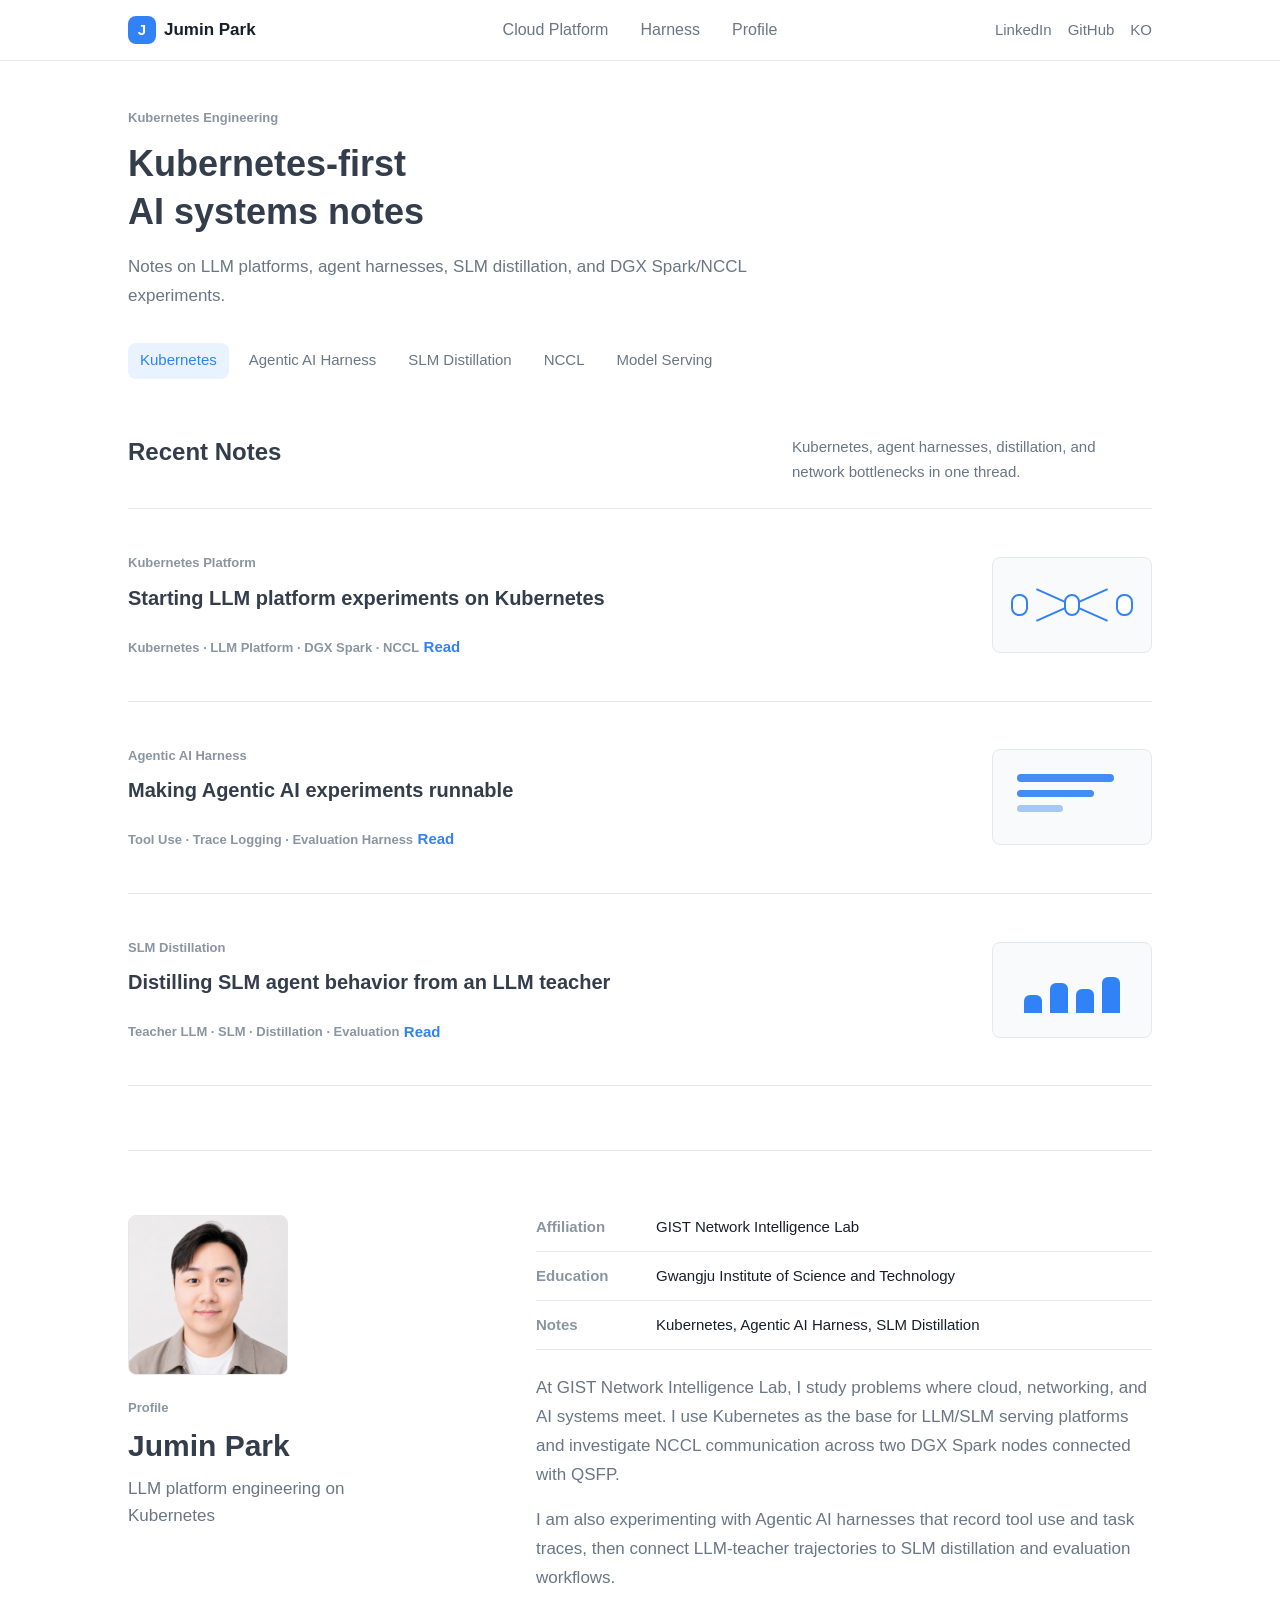
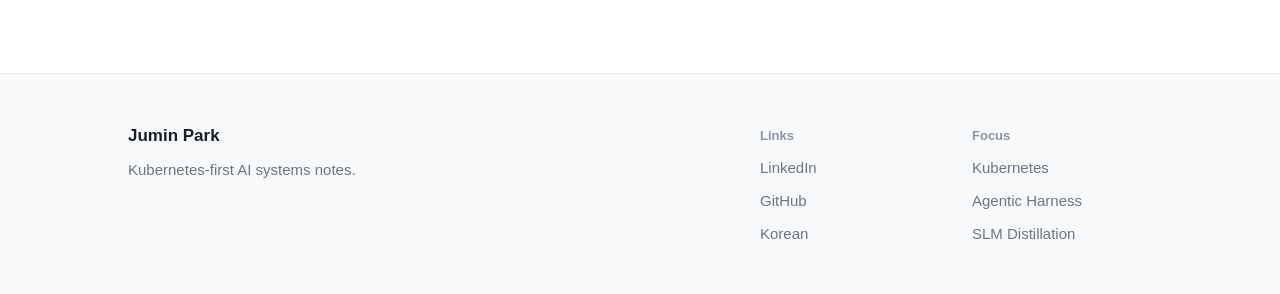
==== en.html @ 7d25f5b2 "Add bilingual profile section" ====
<!doctype html>
<html lang="en">
  <head>
    <meta charset="utf-8">
    <meta name="viewport" content="width=device-width, initial-scale=1">
    <title>Jumin Park | Kubernetes & AI Systems Engineering Notes</title>
    <meta
      name="description"
      content="Kubernetes-first AI systems notes: platforms, agents, distillation, and NCCL."
    >
    <meta property="og:title" content="Jumin Park | Kubernetes & AI Systems Engineering Notes">
    <meta
      property="og:description"
      content="Kubernetes-first AI systems notes: platforms, agents, distillation, and NCCL."
    >
    <meta property="og:type" content="website">
    <link rel="canonical" href="https://ahro-t.github.io/jumin-park-tech-blog/en.html">
    <link rel="alternate" hreflang="ko" href="https://ahro-t.github.io/jumin-park-tech-blog/">
    <link rel="alternate" hreflang="en" href="https://ahro-t.github.io/jumin-park-tech-blog/en.html">
    <link rel="stylesheet" href="styles.css">
  </head>
  <body>
    <header class="site-header">
      <div class="shell header-inner">
        <a class="brand" href="#top" aria-label="Jumin Park home">
          <span class="brand-mark" aria-hidden="true">J</span>
          <span>Jumin Park</span>
        </a>
        <nav class="nav-links" aria-label="Primary navigation">
          <a href="#engineering">Cloud Platform</a>
          <a href="#research">Harness</a>
          <a href="#profile">Profile</a>
        </nav>
        <div class="action-links" aria-label="External profile and language links">
          <a href="https://www.linkedin.com/in/jumin-park-6b538a3a7/" aria-label="LinkedIn profile">LinkedIn</a>
          <a href="https://github.com/Ahro-T" aria-label="GitHub profile">GitHub</a>
          <a href="index.html" lang="ko" aria-label="Korean version">KO</a>
        </div>
      </div>
    </header>

    <main id="top">
      <section class="shell category-hero" aria-labelledby="page-title">
        <p class="eyebrow">Kubernetes Engineering</p>
        <h1 id="page-title">Kubernetes-first<br><span class="nowrap">AI systems notes</span></h1>
        <p class="hero-description">
          Notes on LLM platforms, agent harnesses, SLM distillation, and DGX Spark/NCCL experiments.
        </p>
        <div class="tag-rail" aria-label="Topics">
          <a class="tag active" href="#engineering">Kubernetes</a>
          <a class="tag" href="#research">Agentic AI Harness</a>
          <a class="tag" href="#serving">SLM Distillation</a>
          <a class="tag" href="#profile">NCCL</a>
          <a class="tag" href="#serving">Model Serving</a>
        </div>
      </section>

      <section class="shell article-list" id="engineering" aria-labelledby="engineering-title">
        <div class="section-heading">
          <h2 id="engineering-title">Recent Notes</h2>
          <p>Kubernetes, agent harnesses, distillation, and network bottlenecks in one thread.</p>
        </div>

        <article class="article-row">
          <details class="article-copy">
            <summary class="article-summary">
              <span class="category">Kubernetes Platform</span>
              <h3 id="note-nccl">Starting LLM platform experiments on Kubernetes</h3>
              <span class="meta">Kubernetes · LLM Platform · DGX Spark · NCCL</span>
              <span class="toggle-label" aria-hidden="true">
                <span class="toggle-open">Read</span>
                <span class="toggle-close">Close</span>
              </span>
            </summary>
            <div class="article-detail">
              <p>
                I am building a reproducible LLM/SLM serving path around Kubernetes in a cloud lab context.
                The current platform layer includes DGX Spark nodes, QSFP links, and NCCL communication.
              </p>
            </div>
          </details>
          <div class="article-thumb network-thumb" aria-hidden="true">
            <span></span>
            <span></span>
            <span></span>
          </div>
        </article>

        <article class="article-row" id="serving">
          <details class="article-copy">
            <summary class="article-summary">
              <span class="category">Agentic AI Harness</span>
              <h3 id="note-serving">Making Agentic AI experiments runnable</h3>
              <span class="meta">Tool Use · Trace Logging · Evaluation Harness</span>
              <span class="toggle-label" aria-hidden="true">
                <span class="toggle-open">Read</span>
                <span class="toggle-close">Close</span>
              </span>
            </summary>
            <div class="article-detail">
              <p>
                The harness runs and observes agent workflows: tool use, multi-step reasoning, and task traces.
                The goal is to collect failure modes and execution logs that can feed evaluation and distillation loops.
              </p>
            </div>
          </details>
          <div class="article-thumb serving-thumb" aria-hidden="true">
            <span class="screen-line wide"></span>
            <span class="screen-line"></span>
            <span class="screen-line short"></span>
          </div>
        </article>

        <article class="article-row" id="research">
          <details class="article-copy">
            <summary class="article-summary">
              <span class="category">SLM Distillation</span>
              <h3 id="note-research">Distilling SLM agent behavior from an LLM teacher</h3>
              <span class="meta">Teacher LLM · SLM · Distillation · Evaluation</span>
              <span class="toggle-label" aria-hidden="true">
                <span class="toggle-open">Read</span>
                <span class="toggle-close">Close</span>
              </span>
            </summary>
            <div class="article-detail">
              <p>
                I am exploring how a large LLM teacher can produce agentic task trajectories and reasoning traces
                that smaller models can learn and reproduce, while tracking quality, latency, and cost.
              </p>
            </div>
          </details>
          <div class="article-thumb benchmark-thumb" aria-hidden="true">
            <span style="height: 38%"></span>
            <span style="height: 64%"></span>
            <span style="height: 52%"></span>
            <span style="height: 78%"></span>
          </div>
        </article>
      </section>

      <section class="shell profile-section" id="profile" aria-labelledby="profile-title">
        <div class="profile-intro">
          <img
            class="profile-photo"
            src="assets/jumin-park-profile.png"
            width="160"
            height="160"
            alt="Jumin Park profile photo"
          >
          <div>
            <p class="eyebrow">Profile</p>
            <h2 id="profile-title">Jumin Park</h2>
            <p class="profile-headline">LLM platform engineering on Kubernetes</p>
          </div>
        </div>
        <div class="profile-body">
          <dl class="profile-facts" aria-label="Profile facts">
            <div>
              <dt>Affiliation</dt>
              <dd>GIST Network Intelligence Lab</dd>
            </div>
            <div>
              <dt>Education</dt>
              <dd>Gwangju Institute of Science and Technology</dd>
            </div>
            <div>
              <dt>Notes</dt>
              <dd>Kubernetes, Agentic AI Harness, SLM Distillation</dd>
            </div>
          </dl>
          <p>
            At GIST Network Intelligence Lab, I study problems where cloud, networking, and AI systems meet.
            I use Kubernetes as the base for LLM/SLM serving platforms and investigate NCCL communication
            across two DGX Spark nodes connected with QSFP.
          </p>
          <p>
            I am also experimenting with Agentic AI harnesses that record tool use and task traces,
            then connect LLM-teacher trajectories to SLM distillation and evaluation workflows.
          </p>
        </div>
      </section>
    </main>

    <footer class="site-footer">
      <div class="shell footer-grid">
        <div>
          <strong>Jumin Park</strong>
          <p>Kubernetes-first AI systems notes.</p>
        </div>
        <div>
          <span class="footer-title">Links</span>
          <a href="https://www.linkedin.com/in/jumin-park-6b538a3a7/">LinkedIn</a>
          <a href="https://github.com/Ahro-T">GitHub</a>
          <a href="index.html" lang="ko">Korean</a>
        </div>
        <div>
          <span class="footer-title">Focus</span>
          <a href="#engineering">Kubernetes</a>
          <a href="#serving">Agentic Harness</a>
          <a href="#research">SLM Distillation</a>
        </div>
      </div>
    </footer>
  </body>
</html>
---- styles.css ----
:root {
  --surface-primary: #ffffff;
  --surface-secondary: #f9fafb;
  --text-primary: #191f28;
  --text-heading: #333d4b;
  --text-secondary: #6b7684;
  --text-tertiary: #8b95a1;
  --border-subtle: #e5e8eb;
  --accent-primary: #3182f6;
  --accent-soft: #e8f3ff;
  --space-2: 8px;
  --space-3: 12px;
  --space-4: 16px;
  --space-6: 24px;
  --space-8: 32px;
  --space-10: 40px;
  --space-12: 48px;
  --space-16: 64px;
  color-scheme: light;
}

* {
  box-sizing: border-box;
}

html {
  scroll-behavior: smooth;
}

body {
  margin: 0;
  background: var(--surface-primary);
  color: var(--text-primary);
  font-family: "Toss Product Sans", "SF Pro KR", "Apple SD Gothic Neo", "Noto Sans KR",
    -apple-system, BlinkMacSystemFont, "Segoe UI", sans-serif;
  font-size: 16px;
  line-height: 1.65;
  letter-spacing: 0;
  word-break: normal;
  overflow-wrap: break-word;
}

a {
  color: inherit;
  text-decoration: none;
}

a:focus-visible {
  outline: 3px solid var(--accent-soft);
  outline-offset: 4px;
  border-radius: 8px;
}

.shell {
  width: min(1024px, calc(100% - 48px));
  margin: 0 auto;
}

.site-header {
  position: sticky;
  top: 0;
  z-index: 10;
  background: rgba(255, 255, 255, 0.92);
  border-bottom: 1px solid var(--border-subtle);
  backdrop-filter: blur(16px);
}

.header-inner {
  min-height: 60px;
  display: grid;
  grid-template-columns: 1fr auto 1fr;
  align-items: center;
  gap: var(--space-6);
}

.brand,
.nav-links,
.action-links {
  display: flex;
  align-items: center;
}

.brand {
  gap: var(--space-2);
  color: var(--text-primary);
  font-size: 17px;
  font-weight: 700;
}

.brand-mark {
  width: 28px;
  height: 28px;
  display: inline-grid;
  place-items: center;
  border-radius: 8px;
  background: var(--accent-primary);
  color: #ffffff;
  font-size: 15px;
  font-weight: 700;
}

.nav-links {
  min-width: 0;
  gap: var(--space-8);
  color: var(--text-secondary);
  font-size: 16px;
}

.action-links {
  min-width: 0;
  justify-content: flex-end;
  gap: var(--space-4);
  color: var(--text-secondary);
  font-size: 15px;
}

.nav-links a,
.action-links a,
.tag {
  transition: color 160ms ease-out, background-color 160ms ease-out;
}

.nav-links a:hover,
.action-links a:hover {
  color: var(--accent-primary);
}

.category-hero {
  padding: var(--space-12) 0 var(--space-10);
}

.eyebrow,
.category,
.meta,
.footer-title {
  margin: 0;
  color: var(--text-tertiary);
  font-size: 13px;
  font-weight: 600;
  line-height: 1.45;
}

.category-hero h1 {
  max-width: 780px;
  margin: var(--space-3) 0 0;
  color: var(--text-heading);
  font-size: clamp(30px, 5vw, 36px);
  font-weight: 700;
  line-height: 1.35;
  letter-spacing: 0;
}

.nowrap {
  white-space: nowrap;
}

.hero-description {
  max-width: 720px;
  margin: var(--space-4) 0 0;
  color: var(--text-secondary);
  font-size: 17px;
  line-height: 1.7;
}

.tag-rail {
  min-width: 0;
  display: flex;
  flex-wrap: wrap;
  gap: var(--space-2);
  margin-top: var(--space-8);
}

.tag {
  min-height: 36px;
  display: inline-flex;
  align-items: center;
  border-radius: 8px;
  padding: 0 var(--space-3);
  color: var(--text-secondary);
  font-size: 15px;
  font-weight: 500;
}

.tag:hover {
  color: var(--text-primary);
  background: var(--surface-secondary);
}

.tag.active {
  color: var(--accent-primary);
  background: var(--accent-soft);
}

.article-list {
  padding: var(--space-4) 0 var(--space-16);
}

.section-heading {
  display: grid;
  grid-template-columns: minmax(0, 1fr) minmax(260px, 360px);
  gap: var(--space-8);
  padding-bottom: var(--space-6);
  border-bottom: 1px solid var(--border-subtle);
}

.section-heading h2 {
  margin: 0;
  color: var(--text-heading);
  font-size: 24px;
  line-height: 1.45;
}

.section-heading p {
  margin: 0;
  color: var(--text-secondary);
  font-size: 15px;
}

.article-row {
  display: grid;
  grid-template-columns: minmax(0, 1fr) 160px;
  gap: var(--space-8);
  align-items: center;
  min-height: 160px;
  padding: var(--space-10) 0;
  border-bottom: 1px solid var(--border-subtle);
}

.article-copy {
  display: block;
}

.article-summary {
  display: block;
  cursor: pointer;
  list-style: none;
}

.article-summary::-webkit-details-marker {
  display: none;
}

.article-summary:focus-visible {
  outline: 3px solid var(--accent-soft);
  outline-offset: 4px;
  border-radius: 8px;
}

.article-copy h3 {
  max-width: 720px;
  margin: var(--space-2) 0 var(--space-2);
  color: var(--text-heading);
  font-size: 20px;
  font-weight: 700;
  line-height: 1.45;
  transition: color 160ms ease-out;
}

.article-detail {
  max-width: 720px;
  margin-top: var(--space-4);
}

.article-detail p {
  max-width: 720px;
  margin: 0;
  color: var(--text-secondary);
  font-size: 15px;
  line-height: 1.6;
}

.toggle-label {
  min-height: 28px;
  display: inline-flex;
  align-items: center;
  margin-top: var(--space-3);
  color: var(--accent-primary);
  font-size: 15px;
  font-weight: 600;
  line-height: 1.45;
}

.toggle-close,
.article-copy[open] .toggle-open {
  display: none;
}

.article-copy[open] .toggle-close {
  display: inline;
}

.article-row:hover h3,
.article-copy[open] h3,
.article-summary:focus-visible h3 {
  color: var(--accent-primary);
}

.article-thumb {
  width: 160px;
  height: 96px;
  border-radius: 8px;
  background: var(--surface-secondary);
  border: 1px solid var(--border-subtle);
  overflow: hidden;
  transition: transform 180ms ease-out;
}

.article-row:hover .article-thumb {
  transform: translateY(-2px);
}

.article-copy[open] + .article-thumb {
  transform: translateY(-2px);
}

.network-thumb,
.serving-thumb,
.benchmark-thumb {
  position: relative;
  display: flex;
  align-items: center;
  justify-content: center;
}

.network-thumb::before,
.network-thumb::after {
  content: "";
  position: absolute;
  width: 78px;
  height: 2px;
  background: var(--accent-primary);
}

.network-thumb::before {
  transform: rotate(24deg);
}

.network-thumb::after {
  transform: rotate(-24deg);
}

.network-thumb span {
  position: relative;
  z-index: 1;
  width: 22px;
  height: 22px;
  margin: 0 18px;
  border-radius: 8px;
  background: #ffffff;
  border: 2px solid var(--accent-primary);
}

.serving-thumb {
  flex-direction: column;
  align-items: flex-start;
  padding: var(--space-6);
}

.screen-line {
  display: block;
  height: 8px;
  width: 70%;
  margin-bottom: var(--space-2);
  border-radius: 4px;
  background: var(--accent-primary);
  opacity: 0.9;
}

.screen-line.wide {
  width: 88%;
}

.screen-line.short {
  width: 42%;
  opacity: 0.42;
}

.benchmark-thumb {
  align-items: flex-end;
  gap: var(--space-2);
  padding: var(--space-6);
}

.benchmark-thumb span {
  width: 18px;
  border-radius: 6px 6px 0 0;
  background: var(--accent-primary);
}

.profile-section {
  display: grid;
  grid-template-columns: minmax(0, 360px) minmax(0, 1fr);
  gap: var(--space-12);
  padding: var(--space-16) 0;
  border-top: 1px solid var(--border-subtle);
}

.profile-intro {
  display: grid;
  gap: var(--space-6);
  align-content: start;
}

.profile-photo {
  width: 160px;
  height: 160px;
  border-radius: 8px;
  border: 1px solid var(--border-subtle);
  object-fit: cover;
  background: var(--surface-secondary);
}

.profile-section h2 {
  margin: var(--space-2) 0 0;
  color: var(--text-heading);
  font-size: 30px;
  line-height: 1.35;
}

.profile-headline {
  max-width: 300px;
  margin: var(--space-2) 0 0;
  color: var(--text-secondary);
  font-size: 17px;
  line-height: 1.6;
}

.profile-facts {
  display: grid;
  gap: var(--space-3);
  margin: 0 0 var(--space-6);
}

.profile-facts div {
  display: grid;
  grid-template-columns: 104px minmax(0, 1fr);
  gap: var(--space-4);
  padding-bottom: var(--space-3);
  border-bottom: 1px solid var(--border-subtle);
}

.profile-facts dt,
.profile-facts dd {
  margin: 0;
  font-size: 15px;
  line-height: 1.6;
}

.profile-facts dt {
  color: var(--text-tertiary);
  font-weight: 600;
}

.profile-facts dd {
  color: var(--text-primary);
  font-weight: 500;
}

.profile-body p {
  max-width: 620px;
  margin: 0 0 var(--space-4);
  color: var(--text-secondary);
  font-size: 17px;
  line-height: 1.7;
}

.site-footer {
  background: var(--surface-secondary);
  border-top: 1px solid var(--border-subtle);
}

.footer-grid {
  display: grid;
  grid-template-columns: 1fr 180px 180px;
  gap: var(--space-8);
  padding: var(--space-12) 0;
}

.footer-grid strong {
  display: block;
  color: var(--text-primary);
  font-size: 17px;
}

.footer-grid p,
.footer-grid a {
  display: block;
  margin: var(--space-2) 0 0;
  color: var(--text-secondary);
  font-size: 15px;
}

.footer-grid a:hover {
  color: var(--accent-primary);
}

@media (max-width: 760px) {
  .shell {
    width: min(100% - 32px, 1024px);
  }

  .header-inner {
    min-height: auto;
    grid-template-columns: 1fr;
    align-items: start;
    gap: var(--space-3);
    padding: var(--space-4) 0;
  }

  .nav-links,
  .action-links {
    width: 100%;
    justify-content: flex-start;
    flex-wrap: wrap;
    gap: var(--space-4);
  }

  .nav-links a,
  .action-links a,
  .tag {
    white-space: nowrap;
  }

  .category-hero {
    padding: var(--space-10) 0;
  }

  .category-hero h1 {
    font-size: clamp(28px, 8.2vw, 32px);
    line-height: 1.42;
  }

  .hero-description,
  .profile-body p {
    font-size: 16px;
    line-height: 1.72;
  }

  .section-heading,
  .article-row,
  .profile-section,
  .footer-grid {
    grid-template-columns: 1fr;
  }

  .article-row {
    gap: var(--space-4);
    padding: var(--space-8) 0;
  }

  .article-thumb {
    grid-row: 1;
    width: 100%;
    height: 132px;
  }

  .profile-section {
    gap: var(--space-6);
  }

  .profile-intro {
    grid-template-columns: 96px minmax(0, 1fr);
    align-items: center;
  }

  .profile-photo {
    width: 96px;
    height: 96px;
  }

  .profile-section h2 {
    font-size: 26px;
  }

  .profile-facts div {
    grid-template-columns: 1fr;
    gap: 2px;
  }
}

@media (prefers-reduced-motion: reduce) {
  html {
    scroll-behavior: auto;
  }

  *,
  *::before,
  *::after {
    transition-duration: 1ms !important;
    animation-duration: 1ms !important;
    animation-iteration-count: 1 !important;
  }
}
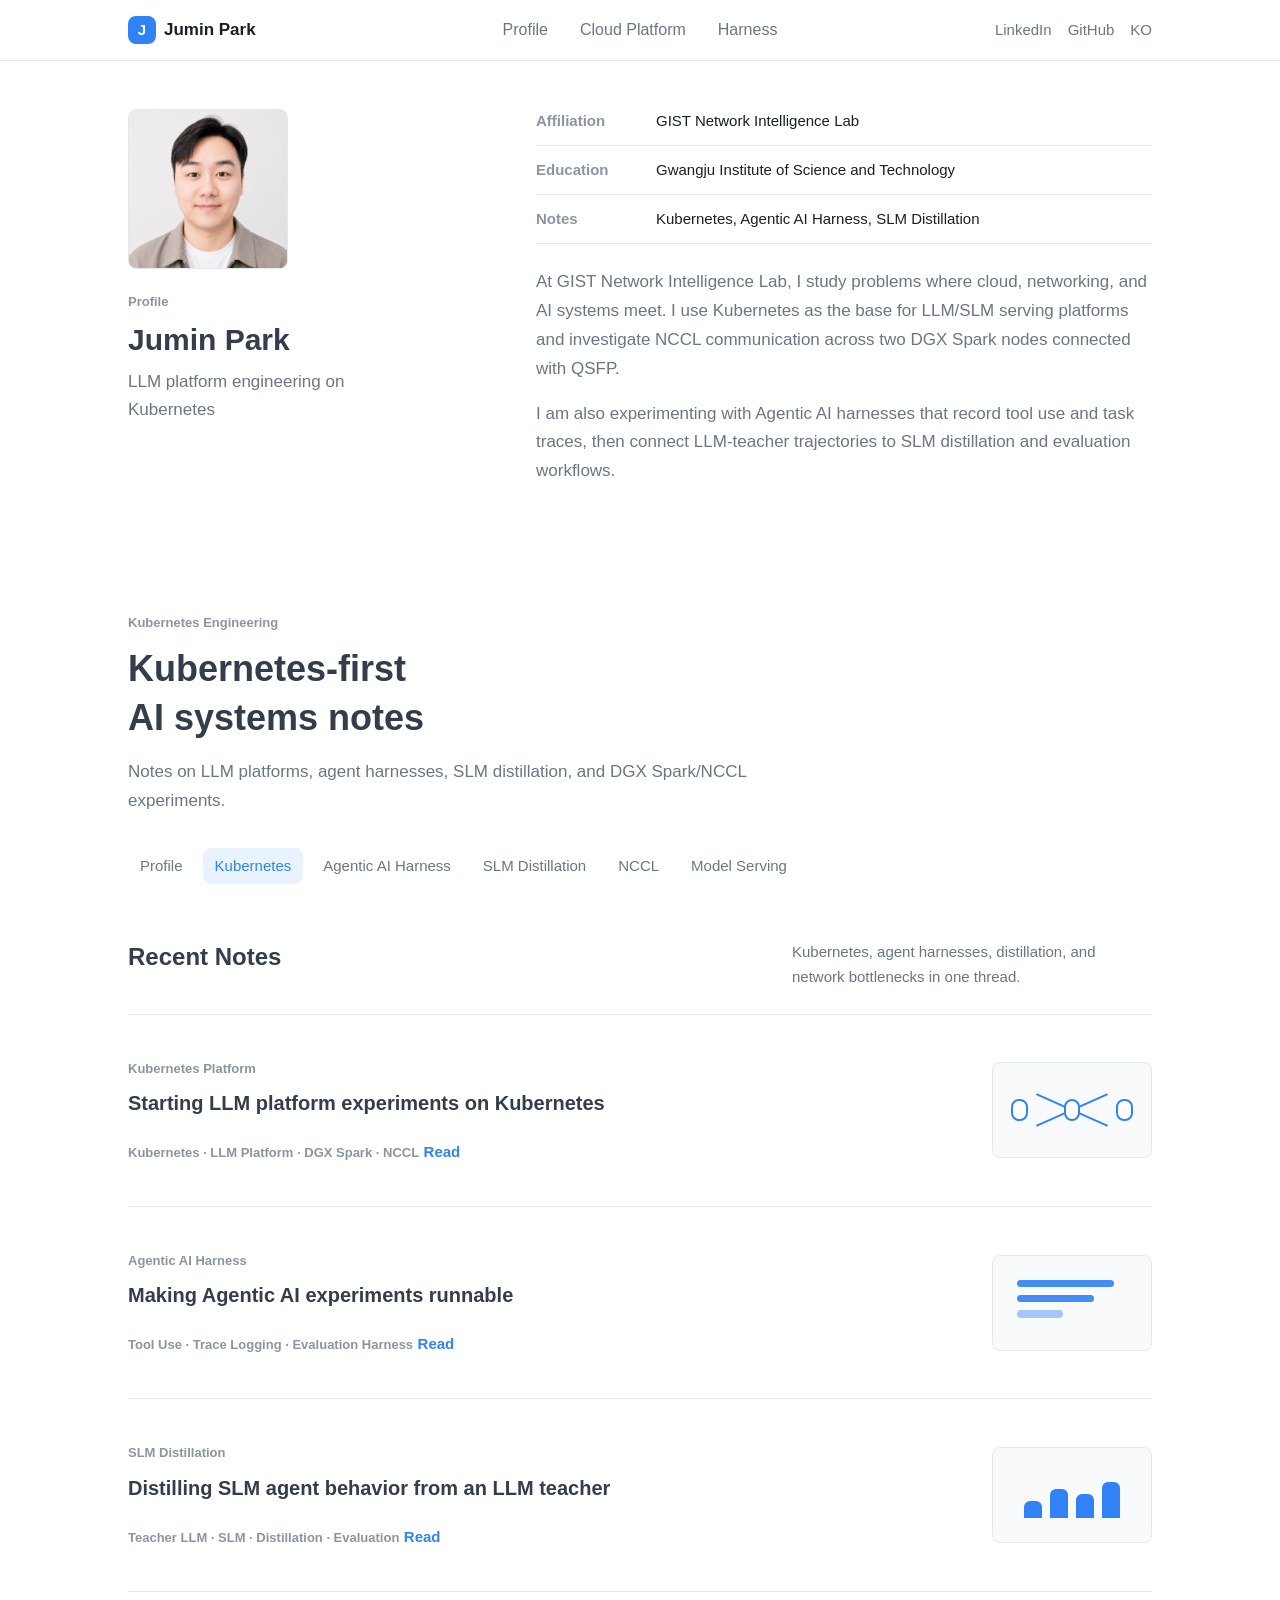
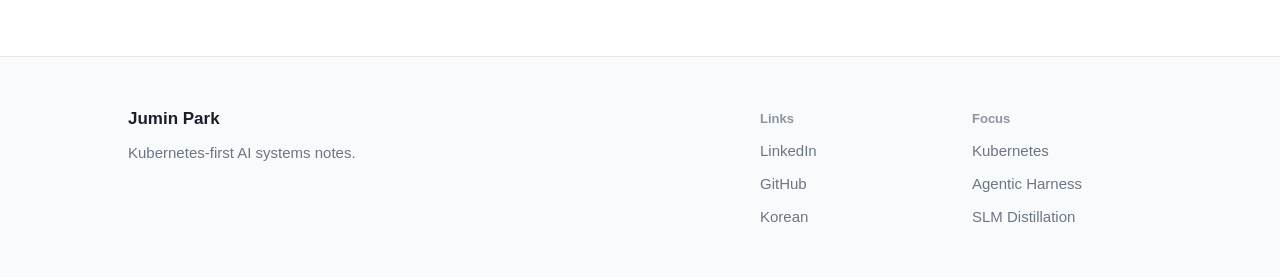
==== commit 11c0d46d: "Move profile section to top" ====
--- a/en.html
+++ b/en.html
@@ -27,9 +27,9 @@
           <span>Jumin Park</span>
         </a>
         <nav class="nav-links" aria-label="Primary navigation">
+          <a href="#profile">Profile</a>
           <a href="#engineering">Cloud Platform</a>
           <a href="#research">Harness</a>
-          <a href="#profile">Profile</a>
         </nav>
         <div class="action-links" aria-label="External profile and language links">
           <a href="https://www.linkedin.com/in/jumin-park-6b538a3a7/" aria-label="LinkedIn profile">LinkedIn</a>
@@ -40,6 +40,48 @@
     </header>
 
     <main id="top">
+      <section class="shell profile-section" id="profile" aria-labelledby="profile-title">
+        <div class="profile-intro">
+          <img
+            class="profile-photo"
+            src="assets/jumin-park-profile.png"
+            width="160"
+            height="160"
+            alt="Jumin Park profile photo"
+          >
+          <div>
+            <p class="eyebrow">Profile</p>
+            <h2 id="profile-title">Jumin Park</h2>
+            <p class="profile-headline">LLM platform engineering on Kubernetes</p>
+          </div>
+        </div>
+        <div class="profile-body">
+          <dl class="profile-facts" aria-label="Profile facts">
+            <div>
+              <dt>Affiliation</dt>
+              <dd>GIST Network Intelligence Lab</dd>
+            </div>
+            <div>
+              <dt>Education</dt>
+              <dd>Gwangju Institute of Science and Technology</dd>
+            </div>
+            <div>
+              <dt>Notes</dt>
+              <dd>Kubernetes, Agentic AI Harness, SLM Distillation</dd>
+            </div>
+          </dl>
+          <p>
+            At GIST Network Intelligence Lab, I study problems where cloud, networking, and AI systems meet.
+            I use Kubernetes as the base for LLM/SLM serving platforms and investigate NCCL communication
+            across two DGX Spark nodes connected with QSFP.
+          </p>
+          <p>
+            I am also experimenting with Agentic AI harnesses that record tool use and task traces,
+            then connect LLM-teacher trajectories to SLM distillation and evaluation workflows.
+          </p>
+        </div>
+      </section>
+
       <section class="shell category-hero" aria-labelledby="page-title">
         <p class="eyebrow">Kubernetes Engineering</p>
         <h1 id="page-title">Kubernetes-first<br><span class="nowrap">AI systems notes</span></h1>
@@ -47,10 +89,11 @@
           Notes on LLM platforms, agent harnesses, SLM distillation, and DGX Spark/NCCL experiments.
         </p>
         <div class="tag-rail" aria-label="Topics">
+          <a class="tag" href="#profile">Profile</a>
           <a class="tag active" href="#engineering">Kubernetes</a>
           <a class="tag" href="#research">Agentic AI Harness</a>
           <a class="tag" href="#serving">SLM Distillation</a>
-          <a class="tag" href="#profile">NCCL</a>
+          <a class="tag" href="#engineering">NCCL</a>
           <a class="tag" href="#serving">Model Serving</a>
         </div>
       </section>
@@ -138,47 +181,6 @@
         </article>
       </section>
 
-      <section class="shell profile-section" id="profile" aria-labelledby="profile-title">
-        <div class="profile-intro">
-          <img
-            class="profile-photo"
-            src="assets/jumin-park-profile.png"
-            width="160"
-            height="160"
-            alt="Jumin Park profile photo"
-          >
-          <div>
-            <p class="eyebrow">Profile</p>
-            <h2 id="profile-title">Jumin Park</h2>
-            <p class="profile-headline">LLM platform engineering on Kubernetes</p>
-          </div>
-        </div>
-        <div class="profile-body">
-          <dl class="profile-facts" aria-label="Profile facts">
-            <div>
-              <dt>Affiliation</dt>
-              <dd>GIST Network Intelligence Lab</dd>
-            </div>
-            <div>
-              <dt>Education</dt>
-              <dd>Gwangju Institute of Science and Technology</dd>
-            </div>
-            <div>
-              <dt>Notes</dt>
-              <dd>Kubernetes, Agentic AI Harness, SLM Distillation</dd>
-            </div>
-          </dl>
-          <p>
-            At GIST Network Intelligence Lab, I study problems where cloud, networking, and AI systems meet.
-            I use Kubernetes as the base for LLM/SLM serving platforms and investigate NCCL communication
-            across two DGX Spark nodes connected with QSFP.
-          </p>
-          <p>
-            I am also experimenting with Agentic AI harnesses that record tool use and task traces,
-            then connect LLM-teacher trajectories to SLM distillation and evaluation workflows.
-          </p>
-        </div>
-      </section>
     </main>
 
     <footer class="site-footer">
--- a/styles.css
+++ b/styles.css
@@ -395,6 +395,11 @@
   border-top: 1px solid var(--border-subtle);
 }
 
+main > .profile-section:first-child {
+  padding-top: var(--space-12);
+  border-top: 0;
+}
+
 .profile-intro {
   display: grid;
   gap: var(--space-6);
